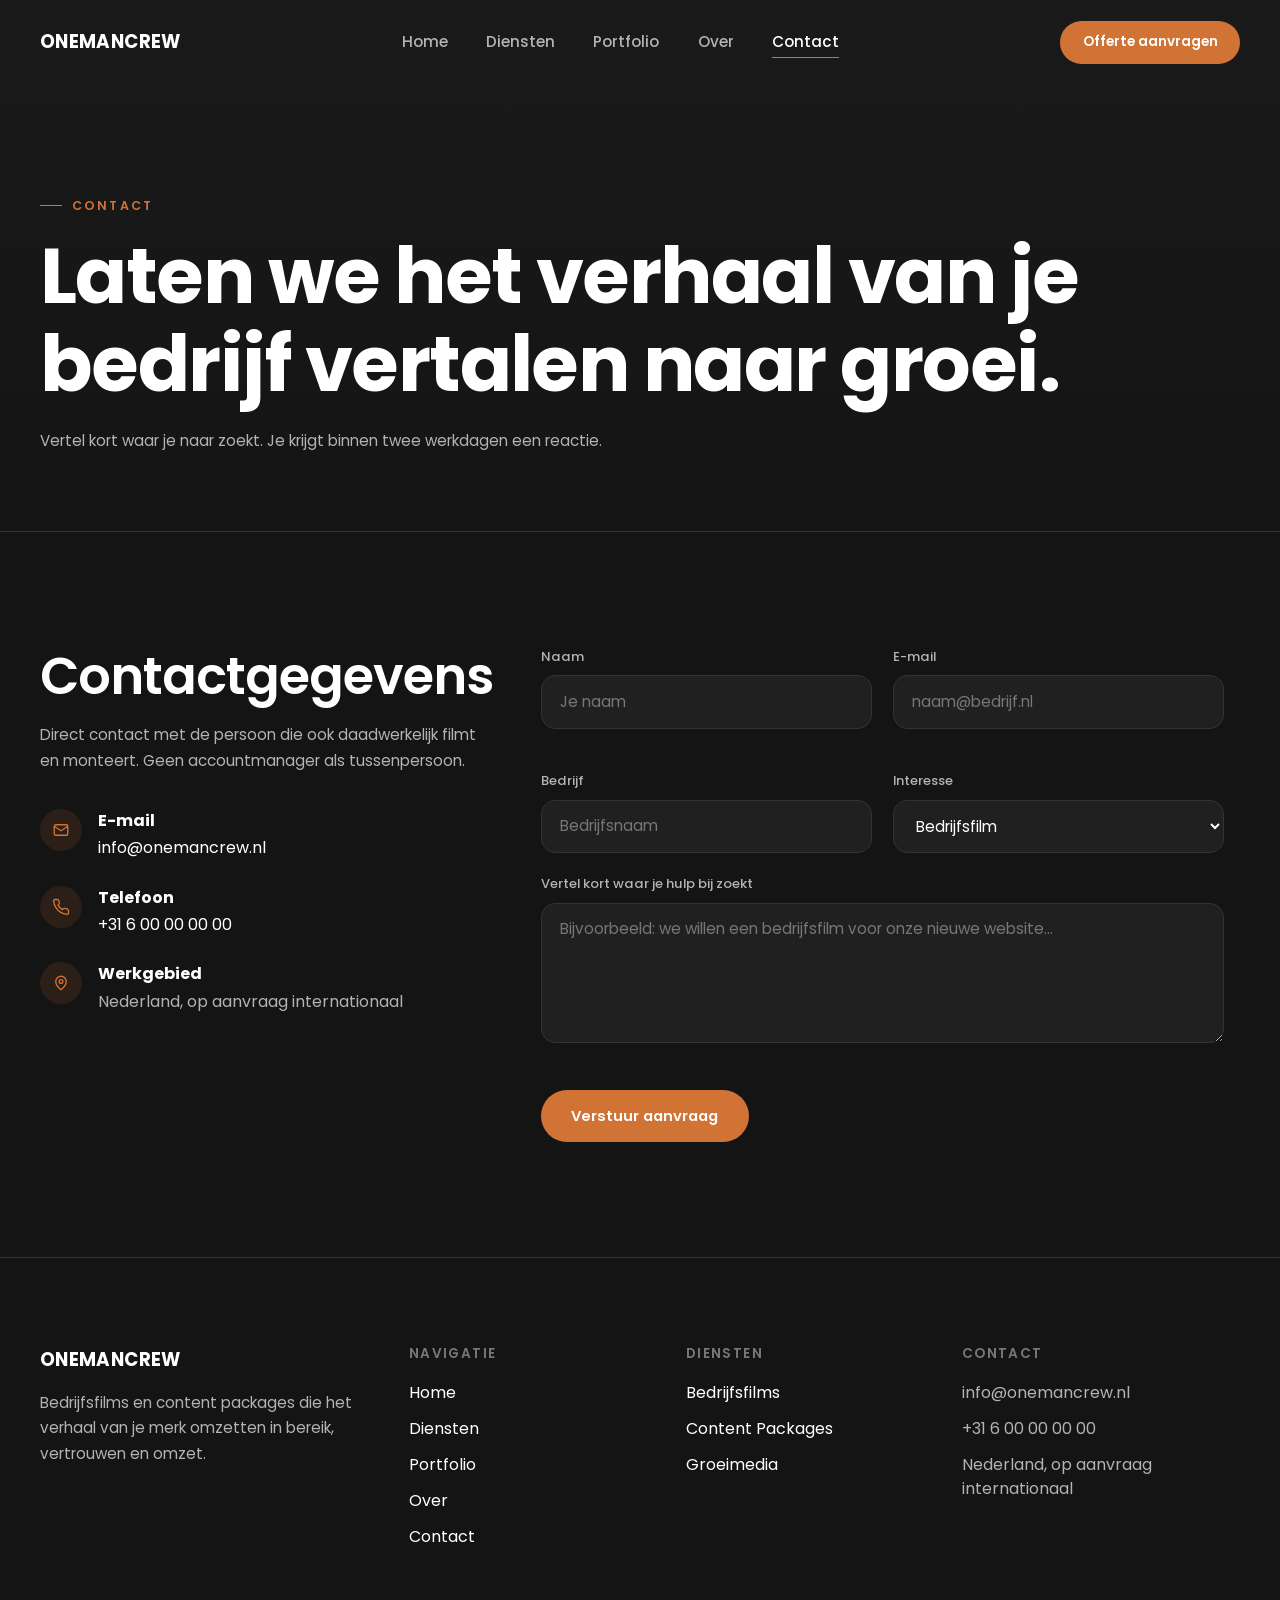
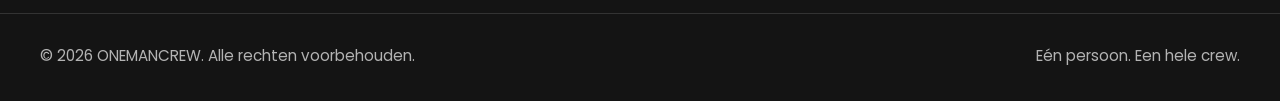
==== onemancrew/contact.html @ 839aa542 "V1" ====
<!DOCTYPE html>
<html lang="nl">
<head>
  <meta charset="UTF-8" />
  <meta name="viewport" content="width=device-width, initial-scale=1.0" />
  <title>Contact — ONEMANCREW</title>
  <meta name="description" content="Vraag een offerte aan bij ONEMANCREW voor een bedrijfsfilm, content package of groeimedia." />

  <meta property="og:title" content="Contact — ONEMANCREW" />
  <meta property="og:description" content="Plan een gesprek en ontdek wat video kan betekenen voor de groei van je bedrijf." />
  <meta property="og:type" content="website" />

  <link rel="icon" type="image/png" href="logo/logo.png" />

  <link rel="preconnect" href="https://fonts.googleapis.com" />
  <link rel="preconnect" href="https://fonts.gstatic.com" crossorigin />
  <link href="https://fonts.googleapis.com/css2?family=Poppins:wght@300;400;500;600;700&display=swap" rel="stylesheet" />

  <link rel="stylesheet" href="css/reset.css" />
  <link rel="stylesheet" href="css/variables.css" />
  <link rel="stylesheet" href="css/base.css" />
  <link rel="stylesheet" href="css/components.css" />
  <link rel="stylesheet" href="css/layout.css" />
  <link rel="stylesheet" href="css/animations.css" />
</head>
<body>

  <a class="sr-only" href="#main">Ga naar inhoud</a>

  <header class="site-header" id="siteHeader">
    <div class="container nav-inner">
      <a href="index.html" class="logo" aria-label="ONEMANCREW, terug naar home">
        <img src="logo/logo.png" alt="" onerror="this.style.display='none'" />
        ONEMANCREW
      </a>

      <nav class="main-nav" id="mainNav" aria-label="Hoofdnavigatie">
        <ul>
          <li><a href="index.html" data-nav>Home</a></li>
          <li><a href="diensten.html" data-nav>Diensten</a></li>
          <li><a href="portfolio.html" data-nav>Portfolio</a></li>
          <li><a href="over.html" data-nav>Over</a></li>
          <li><a href="contact.html" data-nav>Contact</a></li>
          <li class="nav-cta-mobile"><a href="contact.html" class="btn btn-accent btn-sm">Offerte aanvragen</a></li>
        </ul>
      </nav>

      <div class="nav-actions">
        <a href="contact.html" class="btn btn-accent btn-sm nav-cta">Offerte aanvragen</a>
        <button class="hamburger" id="hamburger" aria-label="Open menu" aria-expanded="false" aria-controls="mainNav">
          <span></span><span></span><span></span>
        </button>
      </div>
    </div>
  </header>

  <main id="main">

    <section class="page-hero">
      <div class="container">
        <p class="eyebrow reveal">Contact</p>
        <h1 class="reveal" data-reveal-delay="0.08">Laten we het verhaal van je bedrijf vertalen naar groei.</h1>
        <p class="reveal" data-reveal-delay="0.16">Vertel kort waar je naar zoekt. Je krijgt binnen twee werkdagen een reactie. <!-- TODO: reactietermijn controleren --></p>
      </div>
    </section>

    <section class="section">
      <div class="container">
        <div class="contact-layout">

          <div class="reveal reveal-left">
            <h2>Contactgegevens</h2>
            <p style="margin-top:1rem;">Direct contact met de persoon die ook daadwerkelijk filmt en monteert. Geen accountmanager als tussenpersoon.</p>

            <div class="contact-info-list">
              <div class="contact-info-item">
                <span class="icon"><svg viewBox="0 0 24 24" width="18" height="18" fill="none" stroke="currentColor" stroke-width="1.8"><path d="M3 7l9 6 9-6M5 5h14a2 2 0 0 1 2 2v10a2 2 0 0 1-2 2H5a2 2 0 0 1-2-2V7a2 2 0 0 1 2-2Z"/></svg></span>
                <div>
                  <strong style="color:var(--white); display:block; margin-bottom:0.2rem;">E-mail</strong>
                  <!-- TODO: vervangen door echt e-mailadres -->
                  <a href="mailto:info@onemancrew.nl">info@onemancrew.nl</a>
                </div>
              </div>

              <div class="contact-info-item">
                <span class="icon"><svg viewBox="0 0 24 24" width="18" height="18" fill="none" stroke="currentColor" stroke-width="1.8"><path d="M22 16.9v3a2 2 0 0 1-2.2 2 19.8 19.8 0 0 1-8.6-3.1 19.5 19.5 0 0 1-6-6 19.8 19.8 0 0 1-3.1-8.6A2 2 0 0 1 4.1 2h3a2 2 0 0 1 2 1.7c.1.9.3 1.8.6 2.7a2 2 0 0 1-.5 2.1L8 9.6a16 16 0 0 0 6 6l1.1-1.2a2 2 0 0 1 2.1-.5c.9.3 1.8.5 2.7.6a2 2 0 0 1 1.7 2Z"/></svg></span>
                <div>
                  <strong style="color:var(--white); display:block; margin-bottom:0.2rem;">Telefoon</strong>
                  <!-- TODO: vervangen door echt telefoonnummer -->
                  <a href="tel:+31600000000">+31 6 00 00 00 00</a>
                </div>
              </div>

              <div class="contact-info-item">
                <span class="icon"><svg viewBox="0 0 24 24" width="18" height="18" fill="none" stroke="currentColor" stroke-width="1.8"><path d="M12 21s-7-5.4-7-11a7 7 0 0 1 14 0c0 5.6-7 11-7 11Z"/><circle cx="12" cy="10" r="2.5"/></svg></span>
                <div>
                  <strong style="color:var(--white); display:block; margin-bottom:0.2rem;">Werkgebied</strong>
                  <span style="color:var(--grey-300);">Nederland, op aanvraag internationaal</span>
                </div>
              </div>
            </div>
          </div>

          <div class="reveal reveal-right">
            <form id="contactForm" novalidate>
              <div class="form-grid cols-2">
                <div class="field">
                  <label for="name">Naam</label>
                  <input type="text" id="name" name="name" placeholder="Je naam" autocomplete="name" />
                  <span class="field-error"></span>
                </div>
                <div class="field">
                  <label for="email">E-mail</label>
                  <input type="email" id="email" name="email" placeholder="naam@bedrijf.nl" autocomplete="email" />
                  <span class="field-error"></span>
                </div>
              </div>

              <div class="form-grid cols-2" style="margin-top:1.3rem;">
                <div class="field">
                  <label for="company">Bedrijf</label>
                  <input type="text" id="company" name="company" placeholder="Bedrijfsnaam" autocomplete="organization" />
                </div>
                <div class="field">
                  <label for="service">Interesse</label>
                  <select id="service" name="service">
                    <option value="bedrijfsfilm">Bedrijfsfilm</option>
                    <option value="content-package">Content Package</option>
                    <option value="groeimedia">Groeimedia</option>
                    <option value="anders">Anders / weet ik nog niet</option>
                  </select>
                </div>
              </div>

              <div class="field" style="margin-top:1.3rem;">
                <label for="message">Vertel kort waar je hulp bij zoekt</label>
                <textarea id="message" name="message" placeholder="Bijvoorbeeld: we willen een bedrijfsfilm voor onze nieuwe website..."></textarea>
                <span class="field-error"></span>
              </div>

              <button type="submit" class="btn btn-accent magnetic" style="margin-top:1.6rem;">Verstuur aanvraag</button>

              <div class="form-status" role="status" aria-live="polite"></div>
            </form>
          </div>

        </div>
      </div>
    </section>

  </main>

  <footer class="site-footer">
    <div class="container footer-grid">
      <div class="footer-brand reveal">
        <a href="index.html" class="logo">
          <img src="logo/logo.png" alt="" onerror="this.style.display='none'" />
          ONEMANCREW
        </a>
        <p>Bedrijfsfilms en content packages die het verhaal van je merk omzetten in bereik, vertrouwen en omzet.</p>
      </div>

      <div class="footer-col reveal" data-reveal-group="footer">
        <h4>Navigatie</h4>
        <ul>
          <li><a href="index.html">Home</a></li>
          <li><a href="diensten.html">Diensten</a></li>
          <li><a href="portfolio.html">Portfolio</a></li>
          <li><a href="over.html">Over</a></li>
          <li><a href="contact.html">Contact</a></li>
        </ul>
      </div>

      <div class="footer-col reveal" data-reveal-group="footer">
        <h4>Diensten</h4>
        <ul>
          <li><a href="diensten.html#bedrijfsfilms">Bedrijfsfilms</a></li>
          <li><a href="diensten.html#content-packages">Content Packages</a></li>
          <li><a href="diensten.html#groeimedia">Groeimedia</a></li>
        </ul>
      </div>

      <div class="footer-col reveal" data-reveal-group="footer">
        <h4>Contact</h4>
        <address>
          <!-- TODO: vervangen door echte contactgegevens -->
          <a href="mailto:info@onemancrew.nl">info@onemancrew.nl</a>
          <a href="tel:+31600000000">+31 6 00 00 00 00</a>
          <span>Nederland, op aanvraag internationaal</span>
        </address>
      </div>
    </div>

    <div class="container footer-bottom">
      <p>&copy; <span id="year"></span> ONEMANCREW. Alle rechten voorbehouden.</p>
      <p>Eén persoon. Een hele crew.</p>
    </div>
  </footer>

  <script src="js/reveal.js"></script>
  <script src="js/counters.js"></script>
  <script src="js/charts.js"></script>
  <script src="js/interactions.js"></script>
  <script src="js/main.js"></script>
</body>
</html>
---- onemancrew/css/variables.css ----
:root {
  /* achtergronden */
  --bg-900: #141414;
  --bg-800: #1a1a1a;
  --bg-700: #202020;
  --bg-600: #2a2a2a;
  --line: #333333;

  /* tekst */
  --white: #ffffff;
  --grey-300: #b3b3b3;
  --grey-500: #777777;

  /* accent */
  --accent: #d07335;
  --accent-bright: #e88c4d;
  --accent-dim: rgba(208, 115, 53, 0.12);

  /* vorm */
  --radius: 14px;
  --radius-lg: 22px;
  --maxw: 1280px;

  /* timing */
  --ease: cubic-bezier(0.16, 1, 0.3, 1);
  --fast: 0.2s;
  --med: 0.4s;
  --slow: 0.7s;
}
---- onemancrew/css/base.css ----
body {
  font-family: "Poppins", system-ui, sans-serif;
  background: var(--bg-900);
  color: var(--white);
  font-weight: 400;
  overflow-x: hidden;
}

h1,
h2,
h3,
h4 {
  font-weight: 600;
  letter-spacing: -0.02em;
  line-height: 1.15;
}

h1 {
  font-size: clamp(2.6rem, 6vw, 5.2rem);
  font-weight: 700;
}

h2 {
  font-size: clamp(2rem, 4vw, 3.4rem);
}

h3 {
  font-size: clamp(1.3rem, 2.2vw, 1.7rem);
}

p {
  color: var(--grey-300);
  font-size: clamp(0.95rem, 1.1vw, 1.05rem);
  line-height: 1.7;
}

.lead {
  font-size: clamp(1.1rem, 1.6vw, 1.35rem);
  color: var(--grey-300);
  line-height: 1.6;
}

.eyebrow {
  display: inline-flex;
  align-items: center;
  gap: 0.6rem;
  font-size: 0.78rem;
  font-weight: 600;
  letter-spacing: 0.18em;
  text-transform: uppercase;
  color: var(--accent);
}

.eyebrow::before {
  content: "";
  width: 22px;
  height: 1px;
  background: var(--accent);
  display: inline-block;
}

.container {
  width: 100%;
  max-width: var(--maxw);
  margin: 0 auto;
  padding: 0 1.5rem;
}

@media (min-width: 768px) {
  .container {
    padding: 0 2.5rem;
  }
}

section {
  position: relative;
}

::selection {
  background: var(--accent);
  color: var(--white);
}

a:focus-visible,
button:focus-visible,
input:focus-visible,
textarea:focus-visible {
  outline: 2px solid var(--accent-bright);
  outline-offset: 3px;
  border-radius: 4px;
}

.text-accent {
  color: var(--accent);
}

.sr-only {
  position: absolute;
  width: 1px;
  height: 1px;
  overflow: hidden;
  clip: rect(0 0 0 0);
  white-space: nowrap;
}
---- onemancrew/css/components.css ----
/* ===== Logo ===== */
.logo {
  display: flex;
  align-items: center;
  gap: 0.65rem;
  font-weight: 700;
  font-size: 1.15rem;
  letter-spacing: 0.02em;
  z-index: 110;
}

.logo img {
  height: 30px;
  width: auto;
}

/* ===== Nav links ===== */
.main-nav a {
  position: relative;
  font-size: 0.95rem;
  font-weight: 500;
  color: var(--grey-300);
  transition: color var(--fast) var(--ease);
}

.main-nav a::after {
  content: "";
  position: absolute;
  left: 0;
  bottom: -6px;
  width: 0;
  height: 1px;
  background: var(--accent);
  transition: width var(--fast) var(--ease);
}

.main-nav a:hover,
.main-nav a.is-active {
  color: var(--white);
}

.main-nav a:hover::after,
.main-nav a.is-active::after {
  width: 100%;
}

/* ===== Hamburger ===== */
.hamburger {
  display: flex;
  flex-direction: column;
  justify-content: center;
  gap: 5px;
  width: 30px;
  height: 30px;
  z-index: 110;
}

@media (min-width: 900px) {
  .hamburger {
    display: none;
  }
}

.hamburger span {
  display: block;
  height: 2px;
  width: 100%;
  background: var(--white);
  border-radius: 2px;
  transition: transform var(--fast) var(--ease), opacity var(--fast) var(--ease);
}

.hamburger.is-open span:nth-child(1) {
  transform: translateY(7px) rotate(45deg);
}

.hamburger.is-open span:nth-child(2) {
  opacity: 0;
}

.hamburger.is-open span:nth-child(3) {
  transform: translateY(-7px) rotate(-45deg);
}

/* ===== Buttons ===== */
.btn {
  position: relative;
  display: inline-flex;
  align-items: center;
  justify-content: center;
  gap: 0.6rem;
  padding: 0.95rem 1.9rem;
  font-size: 0.92rem;
  font-weight: 600;
  border-radius: 100px;
  white-space: nowrap;
  transition: transform var(--fast) var(--ease), box-shadow var(--fast) var(--ease), background var(--fast) var(--ease), color var(--fast) var(--ease), border-color var(--fast) var(--ease);
  isolation: isolate;
}

.btn-accent {
  background: var(--accent);
  color: var(--white);
  box-shadow: 0 0 0 0 var(--accent-dim);
}

.btn-accent:hover {
  background: var(--accent-bright);
  transform: translateY(-2px);
  box-shadow: 0 10px 30px -8px rgba(208, 115, 53, 0.55);
}

.btn-ghost {
  background: transparent;
  color: var(--white);
  border: 1px solid var(--line);
}

.btn-ghost:hover {
  border-color: var(--accent);
  background: var(--accent-dim);
  transform: translateY(-2px);
}

.btn-sm {
  padding: 0.7rem 1.4rem;
  font-size: 0.85rem;
}

.btn:active {
  transform: translateY(0) scale(0.97);
}

/* ===== Service / value cards ===== */
.card {
  position: relative;
  background: var(--bg-700);
  border: 1px solid var(--line);
  border-radius: var(--radius-lg);
  padding: clamp(1.8rem, 3vw, 2.4rem);
  transition: transform var(--med) var(--ease), border-color var(--med) var(--ease), background var(--med) var(--ease);
  overflow: hidden;
}

.card::before {
  content: "";
  position: absolute;
  inset: 0;
  background: radial-gradient(220px circle at var(--mx, 50%) var(--my, 0%), var(--accent-dim), transparent 70%);
  opacity: 0;
  transition: opacity var(--med) var(--ease);
  pointer-events: none;
}

.card:hover {
  border-color: var(--accent);
  transform: translateY(-6px);
}

.card:hover::before {
  opacity: 1;
}

.card-icon {
  width: 52px;
  height: 52px;
  border-radius: 50%;
  background: var(--accent-dim);
  display: flex;
  align-items: center;
  justify-content: center;
  margin-bottom: 1.6rem;
  color: var(--accent);
}

.card-icon svg {
  width: 24px;
  height: 24px;
}

.card h3 {
  margin-bottom: 0.8rem;
}

.card-link {
  display: inline-flex;
  align-items: center;
  gap: 0.5rem;
  margin-top: 1.4rem;
  font-size: 0.88rem;
  font-weight: 600;
  color: var(--accent);
}

.card-link svg {
  width: 16px;
  height: 16px;
  transition: transform var(--fast) var(--ease);
}

.card-link:hover svg {
  transform: translateX(4px);
}

/* ===== Stat counters ===== */
.stat {
  display: flex;
  flex-direction: column;
  gap: 0.3rem;
}

.stat-number {
  font-size: clamp(2.2rem, 4.5vw, 3.4rem);
  font-weight: 700;
  color: var(--white);
  letter-spacing: -0.02em;
  display: inline-flex;
  align-items: baseline;
  gap: 0.15rem;
}

.stat-number .unit {
  font-size: 0.45em;
  color: var(--accent);
  font-weight: 600;
}

.stat-label {
  font-size: 0.85rem;
  color: var(--grey-500);
  letter-spacing: 0.02em;
}

/* ===== Chart ===== */
.chart-line-path {
  fill: none;
  stroke: var(--accent);
  stroke-width: 3;
  stroke-linecap: round;
  stroke-linejoin: round;
  stroke-dasharray: 1000;
  stroke-dashoffset: 1000;
  transition: stroke-dashoffset 1.6s var(--ease);
}

.chart-area-path {
  fill: url(#chartGradient);
  opacity: 0;
  transition: opacity 1s var(--ease) 0.4s;
}

.chart-point {
  fill: var(--bg-900);
  stroke: var(--accent);
  stroke-width: 2.5;
  opacity: 0;
  transform-origin: center;
  transition: opacity var(--fast) var(--ease), transform var(--fast) var(--ease);
}

.is-charted .chart-line-path {
  stroke-dashoffset: 0;
}

.is-charted .chart-area-path {
  opacity: 1;
}

.is-charted .chart-point {
  opacity: 1;
}

.chart-grid-line {
  stroke: var(--line);
  stroke-width: 1;
}

.chart-bar {
  fill: var(--bg-600);
  transition: fill var(--fast) var(--ease);
}

.chart-bar-fill {
  fill: var(--accent);
  transform: scaleY(0);
  transform-box: fill-box;
  transform-origin: bottom;
  transition: transform 1s var(--ease);
}

.is-charted .chart-bar-fill {
  transform: scaleY(1);
}

.chart-axis-label {
  fill: var(--grey-500);
  font-size: 11px;
  font-family: "Poppins", sans-serif;
}

.chart-legend {
  display: flex;
  gap: 1.4rem;
  flex-wrap: wrap;
}

.chart-legend span {
  display: inline-flex;
  align-items: center;
  gap: 0.5rem;
  font-size: 0.8rem;
  color: var(--grey-500);
}

.chart-legend .dot {
  width: 8px;
  height: 8px;
  border-radius: 50%;
  background: var(--accent);
}

/* ===== Tags / filter pills ===== */
.tag {
  display: inline-flex;
  align-items: center;
  padding: 0.55rem 1.2rem;
  border-radius: 100px;
  border: 1px solid var(--line);
  font-size: 0.82rem;
  font-weight: 500;
  color: var(--grey-300);
  background: var(--bg-700);
  transition: border-color var(--fast) var(--ease), color var(--fast) var(--ease), background var(--fast) var(--ease);
}

.tag:hover,
.tag.is-active {
  border-color: var(--accent);
  color: var(--white);
  background: var(--accent-dim);
}

/* ===== Portfolio cards ===== */
.portfolio-card {
  position: relative;
  border-radius: var(--radius-lg);
  overflow: hidden;
  border: 1px solid var(--line);
  aspect-ratio: 4/5;
  cursor: pointer;
  perspective: 800px;
}

.portfolio-card img {
  width: 100%;
  height: 100%;
  object-fit: cover;
  transition: transform 0.6s var(--ease);
}

.portfolio-card-overlay {
  position: absolute;
  inset: 0;
  background: linear-gradient(180deg, rgba(20, 20, 20, 0) 30%, rgba(20, 20, 20, 0.92) 100%);
  display: flex;
  flex-direction: column;
  justify-content: flex-end;
  padding: 1.6rem;
  transition: background var(--med) var(--ease);
}

.portfolio-card-tag {
  font-size: 0.74rem;
  text-transform: uppercase;
  letter-spacing: 0.12em;
  color: var(--accent);
  margin-bottom: 0.4rem;
}

.portfolio-card:hover img {
  transform: scale(1.08);
}

.play-btn {
  position: absolute;
  top: 50%;
  left: 50%;
  width: 60px;
  height: 60px;
  transform: translate(-50%, -50%) scale(0.85);
  border-radius: 50%;
  background: rgba(20, 20, 20, 0.55);
  border: 1px solid rgba(255, 255, 255, 0.3);
  display: flex;
  align-items: center;
  justify-content: center;
  opacity: 0;
  transition: opacity var(--fast) var(--ease), transform var(--fast) var(--ease), background var(--fast) var(--ease);
  backdrop-filter: blur(4px);
}

.play-btn svg {
  width: 20px;
  height: 20px;
  fill: var(--white);
  margin-left: 2px;
}

.portfolio-card:hover .play-btn {
  opacity: 1;
  transform: translate(-50%, -50%) scale(1);
}

.portfolio-card:hover .play-btn:hover {
  background: var(--accent);
}

/* ===== Lightbox modal ===== */
.lightbox {
  position: fixed;
  inset: 0;
  z-index: 200;
  display: flex;
  align-items: center;
  justify-content: center;
  background: rgba(10, 10, 10, 0.92);
  opacity: 0;
  visibility: hidden;
  transition: opacity var(--med) var(--ease), visibility var(--med);
  padding: 1.5rem;
}

.lightbox.is-open {
  opacity: 1;
  visibility: visible;
}

.lightbox-inner {
  position: relative;
  width: 100%;
  max-width: 960px;
  aspect-ratio: 16/9;
  background: var(--bg-800);
  border-radius: var(--radius);
  overflow: hidden;
  border: 1px solid var(--line);
  transform: scale(0.94);
  transition: transform var(--med) var(--ease);
}

.lightbox.is-open .lightbox-inner {
  transform: scale(1);
}

.lightbox-inner video {
  width: 100%;
  height: 100%;
  object-fit: cover;
}

.lightbox-close {
  position: absolute;
  top: -3.2rem;
  right: 0;
  width: 40px;
  height: 40px;
  border-radius: 50%;
  border: 1px solid var(--line);
  display: flex;
  align-items: center;
  justify-content: center;
  color: var(--white);
  transition: border-color var(--fast) var(--ease), background var(--fast) var(--ease);
}

.lightbox-close:hover {
  border-color: var(--accent);
  background: var(--accent-dim);
}

/* ===== Forms ===== */
.form-grid {
  display: grid;
  gap: 1.3rem;
  grid-template-columns: 1fr;
}

@media (min-width: 560px) {
  .form-grid.cols-2 {
    grid-template-columns: 1fr 1fr;
  }
}

.field {
  display: flex;
  flex-direction: column;
  gap: 0.55rem;
}

.field label {
  font-size: 0.82rem;
  font-weight: 500;
  color: var(--grey-300);
}

.field input,
.field textarea,
.field select {
  background: var(--bg-700);
  border: 1px solid var(--line);
  border-radius: var(--radius);
  padding: 0.9rem 1.1rem;
  color: var(--white);
  font-size: 0.95rem;
  transition: border-color var(--fast) var(--ease), background var(--fast) var(--ease);
}

.field input::placeholder,
.field textarea::placeholder {
  color: var(--grey-500);
}

.field input:focus,
.field textarea:focus,
.field select:focus {
  border-color: var(--accent);
  background: var(--bg-600);
  outline: none;
}

.field textarea {
  resize: vertical;
  min-height: 140px;
}

.field.has-error input,
.field.has-error textarea {
  border-color: #c75a5a;
}

.field-error {
  font-size: 0.78rem;
  color: #e08585;
  min-height: 1em;
}

.form-status {
  margin-top: 1rem;
  font-size: 0.9rem;
  padding: 1rem 1.2rem;
  border-radius: var(--radius);
  display: none;
}

.form-status.is-success {
  display: block;
  background: rgba(120, 180, 130, 0.12);
  border: 1px solid rgba(120, 180, 130, 0.35);
  color: #9ed4a5;
}

.form-status.is-error {
  display: block;
  background: rgba(224, 133, 133, 0.12);
  border: 1px solid rgba(224, 133, 133, 0.35);
  color: #e08585;
}

.contact-info-item {
  display: flex;
  gap: 1rem;
  align-items: flex-start;
}

.contact-info-item .icon {
  width: 42px;
  height: 42px;
  flex-shrink: 0;
  border-radius: 50%;
  background: var(--accent-dim);
  color: var(--accent);
  display: flex;
  align-items: center;
  justify-content: center;
}

.contact-info-item .icon svg {
  width: 18px;
  height: 18px;
}

/* ===== Gear chip ===== */
.gear-chip {
  background: var(--bg-700);
  border: 1px solid var(--line);
  border-radius: var(--radius);
  padding: 1.1rem 1.2rem;
  font-size: 0.88rem;
  font-weight: 500;
  color: var(--grey-300);
  transition: border-color var(--fast) var(--ease), transform var(--fast) var(--ease);
}

.gear-chip:hover {
  border-color: var(--accent);
  transform: translateY(-3px);
}

/* ===== Magnetic wrapper ===== */
.magnetic {
  display: inline-block;
}

/* ===== Testimonial slider ===== */
.testimonial-slider {
  max-width: 760px;
  margin: 0 auto;
}

.testimonial-track {
  position: relative;
  min-height: clamp(300px, 42vw, 340px);
}

.testimonial-card {
  position: absolute;
  inset: 0;
  display: flex;
  flex-direction: column;
  align-items: center;
  text-align: center;
  padding: clamp(2rem, 4vw, 2.8rem);
  background: var(--bg-700);
  border: 1px solid var(--line);
  border-radius: var(--radius-lg);
  opacity: 0;
  visibility: hidden;
  transform: translateX(24px) scale(0.98);
  transition: opacity 0.55s var(--ease), transform 0.55s var(--ease), visibility 0.55s;
  pointer-events: none;
}

.testimonial-card.is-active {
  opacity: 1;
  visibility: visible;
  transform: translateX(0) scale(1);
  pointer-events: auto;
  position: relative;
}

.testimonial-card.is-leaving {
  transform: translateX(-24px) scale(0.98);
}

.testimonial-quote {
  width: 30px;
  height: 30px;
  color: var(--accent);
  margin-bottom: 1.2rem;
}

.testimonial-text {
  font-size: clamp(1.05rem, 1.6vw, 1.3rem);
  color: var(--white);
  line-height: 1.6;
  font-weight: 500;
  max-width: 560px;
}

.testimonial-author {
  display: flex;
  align-items: center;
  gap: 0.9rem;
  margin-top: 1.8rem;
}

.testimonial-avatar {
  width: 46px;
  height: 46px;
  border-radius: 50%;
  object-fit: cover;
  background: var(--bg-600);
  border: 1px solid var(--line);
}

.testimonial-author div {
  text-align: left;
  display: flex;
  flex-direction: column;
}

.testimonial-author strong {
  color: var(--white);
  font-size: 0.92rem;
}

.testimonial-author span {
  color: var(--grey-500);
  font-size: 0.82rem;
}

.testimonial-controls {
  display: flex;
  align-items: center;
  justify-content: center;
  gap: 1.4rem;
  margin-top: 2rem;
}

.testimonial-arrow {
  width: 42px;
  height: 42px;
  border-radius: 50%;
  border: 1px solid var(--line);
  display: flex;
  align-items: center;
  justify-content: center;
  color: var(--white);
  transition: border-color var(--fast) var(--ease), background var(--fast) var(--ease), transform var(--fast) var(--ease);
}

.testimonial-arrow svg {
  width: 18px;
  height: 18px;
}

.testimonial-arrow:hover {
  border-color: var(--accent);
  background: var(--accent-dim);
  transform: translateY(-2px);
}

.testimonial-dots {
  display: flex;
  align-items: center;
  gap: 0.6rem;
}

.testimonial-dot {
  width: 9px;
  height: 9px;
  border-radius: 50%;
  background: var(--line);
  transition: background var(--fast) var(--ease), transform var(--fast) var(--ease);
  position: relative;
  overflow: hidden;
}

.testimonial-dot.is-active {
  background: var(--accent);
  transform: scale(1.2);
}

.testimonial-dot.is-active::after {
  content: "";
  position: absolute;
  inset: 0;
  background: var(--accent-bright);
  transform-origin: left;
  animation: testimonial-progress var(--autoplay-duration, 6s) linear;
}

@keyframes testimonial-progress {
  from {
    transform: scaleX(0);
  }
  to {
    transform: scaleX(1);
  }
}
---- onemancrew/css/layout.css ----
/* ===== Header ===== */
.site-header {
  position: fixed;
  top: 0;
  left: 0;
  right: 0;
  z-index: 100;
  padding: 1.3rem 0;
  background: transparent;
  border-bottom: 1px solid transparent;
  transition: background var(--med) var(--ease), border-color var(--med) var(--ease), padding var(--med) var(--ease), backdrop-filter var(--med) var(--ease);
}

.site-header.is-scrolled {
  padding: 0.85rem 0;
  background: rgba(20, 20, 20, 0.78);
  border-bottom: 1px solid var(--line);
  backdrop-filter: blur(14px);
  -webkit-backdrop-filter: blur(14px);
}

.nav-inner {
  display: flex;
  align-items: center;
  justify-content: space-between;
  gap: 1.5rem;
}

.main-nav {
  display: none;
}

.nav-cta-mobile {
  display: none;
}

@media (min-width: 900px) {
  .main-nav {
    display: block;
  }
  .main-nav ul {
    display: flex;
    align-items: center;
    gap: 2.4rem;
  }
}

.nav-actions {
  display: flex;
  align-items: center;
  gap: 1.2rem;
}

.nav-cta {
  display: none;
}

@media (min-width: 900px) {
  .nav-cta {
    display: inline-flex;
  }
}

/* mobile nav panel */
@media (max-width: 899px) {
  .main-nav {
    display: block;
    position: fixed;
    inset: 0;
    top: 0;
    background: var(--bg-900);
    display: flex;
    align-items: center;
    justify-content: center;
    opacity: 0;
    visibility: hidden;
    transform: translateY(-12px);
    transition: opacity var(--med) var(--ease), transform var(--med) var(--ease), visibility var(--med);
    z-index: 90;
  }
  .main-nav.is-open {
    opacity: 1;
    visibility: visible;
    transform: translateY(0);
  }
  .main-nav ul {
    display: flex;
    flex-direction: column;
    gap: 2rem;
    text-align: center;
  }
  .main-nav a {
    font-size: 1.6rem;
    font-weight: 500;
  }
  .nav-cta-mobile {
    display: block;
    margin-top: 1rem;
  }
}

/* ===== Hero ===== */
.hero {
  position: relative;
  min-height: 100vh;
  display: flex;
  align-items: center;
  overflow: hidden;
  background: var(--bg-900);
}

.hero-media {
  position: absolute;
  inset: 0;
  z-index: 0;
  overflow: hidden;
}

.hero-media video,
.hero-media img {
  width: 100%;
  height: 100%;
  object-fit: cover;
  transform: scale(1.05);
  will-change: transform;
}

.hero-overlay {
  position: absolute;
  inset: 0;
  background: linear-gradient(180deg, rgba(20, 20, 20, 0.55) 0%, rgba(20, 20, 20, 0.65) 45%, rgba(20, 20, 20, 0.95) 100%);
  z-index: 1;
}

.hero-content {
  position: relative;
  z-index: 2;
  padding-top: 6rem;
  max-width: 900px;
}

.hero-actions {
  display: flex;
  flex-wrap: wrap;
  gap: 1rem;
  margin-top: 2.4rem;
}

.scroll-indicator {
  position: absolute;
  bottom: 2.2rem;
  left: 50%;
  transform: translateX(-50%);
  z-index: 2;
  display: flex;
  flex-direction: column;
  align-items: center;
  gap: 0.6rem;
  color: var(--grey-500);
  font-size: 0.72rem;
  letter-spacing: 0.16em;
  text-transform: uppercase;
}

.scroll-indicator .line {
  width: 1px;
  height: 38px;
  background: linear-gradient(180deg, var(--accent) 0%, transparent 100%);
  position: relative;
  overflow: hidden;
}

/* ===== Generic sections ===== */
.section {
  padding: clamp(4.5rem, 9vw, 8rem) 0;
}

.section-head {
  max-width: 720px;
  margin-bottom: clamp(2.5rem, 5vw, 4rem);
}

.section-head.center {
  margin-left: auto;
  margin-right: auto;
  text-align: center;
}

.section-head h2 {
  margin-top: 0.9rem;
}

.section-foot {
  margin-top: clamp(2rem, 4vw, 3.5rem);
  display: flex;
  justify-content: center;
}

/* ===== Grids ===== */
.services-grid {
  display: grid;
  gap: 1.5rem;
  grid-template-columns: 1fr;
}

@media (min-width: 720px) {
  .services-grid {
    grid-template-columns: repeat(3, 1fr);
  }
}

.stats-section {
  background: var(--bg-800);
  border-top: 1px solid var(--line);
  border-bottom: 1px solid var(--line);
}

.stats-layout {
  display: grid;
  gap: clamp(2.5rem, 6vw, 4rem);
  grid-template-columns: 1fr;
  align-items: center;
}

@media (min-width: 980px) {
  .stats-layout {
    grid-template-columns: 0.85fr 1fr;
  }
}

.stats-grid {
  display: grid;
  grid-template-columns: repeat(2, 1fr);
  gap: 2rem;
  margin-top: 2.5rem;
}

@media (min-width: 560px) {
  .stats-grid {
    grid-template-columns: repeat(2, 1fr);
  }
}

.chart-card {
  background: var(--bg-700);
  border: 1px solid var(--line);
  border-radius: var(--radius-lg);
  padding: clamp(1.5rem, 3vw, 2.4rem);
}

.chart-card-head {
  display: flex;
  justify-content: space-between;
  align-items: flex-end;
  margin-bottom: 1.5rem;
  flex-wrap: wrap;
  gap: 0.5rem;
}

.portfolio-grid {
  display: grid;
  gap: 1.5rem;
  grid-template-columns: 1fr;
}

@media (min-width: 640px) {
  .portfolio-grid {
    grid-template-columns: repeat(2, 1fr);
  }
}

@media (min-width: 1100px) {
  .portfolio-grid {
    grid-template-columns: repeat(3, 1fr);
  }
}

/* ===== Timeline / Process ===== */
.timeline {
  position: relative;
  margin-top: 2rem;
}

.timeline-track {
  position: absolute;
  left: 19px;
  top: 0;
  bottom: 0;
  width: 2px;
  background: var(--line);
}

@media (min-width: 880px) {
  .timeline-track {
    left: 0;
    right: 0;
    top: 19px;
    bottom: auto;
    height: 2px;
    width: auto;
  }
}

.timeline-fill {
  position: absolute;
  left: 0;
  top: 0;
  width: 2px;
  height: 0%;
  background: var(--accent);
  transition: height 0.15s linear;
}

@media (min-width: 880px) {
  .timeline-fill {
    width: 0%;
    height: 2px;
    transition: width 0.15s linear;
  }
}

.timeline-steps {
  display: flex;
  flex-direction: column;
  gap: 2.5rem;
  position: relative;
}

@media (min-width: 880px) {
  .timeline-steps {
    flex-direction: row;
    gap: 1rem;
  }
}

.timeline-step {
  position: relative;
  padding-left: 3.2rem;
}

@media (min-width: 880px) {
  .timeline-step {
    flex: 1;
    padding-left: 0;
    padding-top: 3.2rem;
  }
}

.timeline-dot {
  position: absolute;
  left: 11px;
  top: 0;
  width: 18px;
  height: 18px;
  border-radius: 50%;
  background: var(--bg-700);
  border: 2px solid var(--line);
  transition: background var(--fast) var(--ease), border-color var(--fast) var(--ease), box-shadow var(--fast) var(--ease);
}

@media (min-width: 880px) {
  .timeline-dot {
    left: 0;
    top: 10px;
  }
}

.timeline-step.is-active .timeline-dot {
  background: var(--accent);
  border-color: var(--accent);
  box-shadow: 0 0 0 6px var(--accent-dim);
}

/* ===== Logo strip ===== */
.logos-section {
  padding: clamp(3rem, 6vw, 5rem) 0;
}

.logos-grid {
  display: flex;
  flex-wrap: wrap;
  align-items: center;
  justify-content: center;
  gap: clamp(1.6rem, 4vw, 3.5rem);
}

.logo-item {
  font-weight: 600;
  font-size: 1.15rem;
  color: var(--grey-500);
  letter-spacing: 0.04em;
  white-space: nowrap;
  transition: color var(--fast) var(--ease);
}

.logo-item:hover {
  color: var(--white);
}

/* ===== CTA section ===== */
.cta-section {
  position: relative;
  text-align: center;
  padding: clamp(5rem, 10vw, 9rem) 0;
  overflow: hidden;
  background: radial-gradient(ellipse 70% 60% at 50% 0%, var(--accent-dim), transparent 70%), var(--bg-800);
  border-top: 1px solid var(--line);
}

.cta-section h2 {
  max-width: 760px;
  margin: 0 auto;
}

.cta-actions {
  margin-top: 2.4rem;
  display: flex;
  justify-content: center;
  gap: 1rem;
  flex-wrap: wrap;
}

/* ===== Footer ===== */
.site-footer {
  background: var(--bg-900);
  border-top: 1px solid var(--line);
  padding: clamp(3.5rem, 7vw, 5.5rem) 0 2rem;
}

.footer-grid {
  display: grid;
  gap: 2.8rem;
  grid-template-columns: 1fr;
}

@media (min-width: 720px) {
  .footer-grid {
    grid-template-columns: 1.4fr 1fr 1fr 1.2fr;
  }
}

.footer-brand p {
  margin-top: 1rem;
  max-width: 320px;
}

.footer-col h4 {
  font-size: 0.85rem;
  letter-spacing: 0.1em;
  text-transform: uppercase;
  color: var(--grey-500);
  margin-bottom: 1.2rem;
}

.footer-col ul {
  display: flex;
  flex-direction: column;
  gap: 0.75rem;
}

.footer-col address {
  font-style: normal;
  color: var(--grey-300);
  display: flex;
  flex-direction: column;
  gap: 0.75rem;
}

.footer-bottom {
  margin-top: clamp(2.5rem, 5vw, 4rem);
  padding-top: 1.8rem;
  border-top: 1px solid var(--line);
  display: flex;
  flex-wrap: wrap;
  gap: 1rem;
  justify-content: space-between;
  font-size: 0.85rem;
  color: var(--grey-500);
}

/* ===== Page hero (sub pages) ===== */
.page-hero {
  padding: clamp(8rem, 14vw, 11rem) 0 clamp(3rem, 6vw, 5rem);
  background: linear-gradient(180deg, var(--bg-800), var(--bg-900));
  border-bottom: 1px solid var(--line);
}

.page-hero .eyebrow {
  margin-bottom: 1rem;
}

.page-hero p {
  max-width: 640px;
  margin-top: 1.2rem;
}

/* ===== Service detail blocks ===== */
.service-detail {
  display: grid;
  gap: 2.5rem;
  grid-template-columns: 1fr;
  padding: clamp(3rem, 6vw, 5rem) 0;
  border-bottom: 1px solid var(--line);
}

@media (min-width: 900px) {
  .service-detail {
    grid-template-columns: 0.9fr 1.1fr;
    align-items: start;
  }
}

.service-detail:last-of-type {
  border-bottom: none;
}

.service-detail-number {
  font-size: 3.5rem;
  font-weight: 700;
  color: transparent;
  -webkit-text-stroke: 1px var(--line);
  line-height: 1;
}

.service-detail-list {
  display: flex;
  flex-direction: column;
  gap: 0.9rem;
  margin-top: 1.6rem;
}

/* ===== Filter bar ===== */
.filter-bar {
  display: flex;
  flex-wrap: wrap;
  gap: 0.75rem;
  margin-bottom: 2.5rem;
}

/* ===== Contact layout ===== */
.contact-layout {
  display: grid;
  gap: 3rem;
  grid-template-columns: 1fr;
}

@media (min-width: 960px) {
  .contact-layout {
    grid-template-columns: 0.9fr 1.1fr;
  }
}

.contact-info-list {
  display: flex;
  flex-direction: column;
  gap: 1.6rem;
  margin-top: 2.2rem;
}

/* ===== Over page ===== */
.about-layout {
  display: grid;
  gap: 3rem;
  grid-template-columns: 1fr;
  align-items: start;
}

@media (min-width: 940px) {
  .about-layout {
    grid-template-columns: 1fr 1fr;
  }
}

.about-portrait {
  position: relative;
  border-radius: var(--radius-lg);
  overflow: hidden;
  border: 1px solid var(--line);
  aspect-ratio: 4/5;
}

.gear-grid {
  display: grid;
  gap: 1.2rem;
  grid-template-columns: repeat(2, 1fr);
  margin-top: 2rem;
}

@media (min-width: 640px) {
  .gear-grid {
    grid-template-columns: repeat(3, 1fr);
  }
}
---- onemancrew/css/animations.css ----
@keyframes pulse-glow {
  0%,
  100% {
    box-shadow: 0 0 0 0 var(--accent-dim);
  }
  50% {
    box-shadow: 0 0 0 10px transparent;
  }
}

@keyframes float-y {
  0%,
  100% {
    transform: translateY(0);
  }
  50% {
    transform: translateY(-8px);
  }
}

@keyframes spin-slow {
  to {
    transform: rotate(360deg);
  }
}

/* ===== Scroll reveal base states ===== */
.reveal {
  opacity: 0;
  transform: translateY(28px);
  transition: opacity 0.8s var(--ease), transform 0.8s var(--ease);
  transition-delay: var(--delay, 0s);
  will-change: opacity, transform;
}

.reveal.is-visible {
  opacity: 1;
  transform: translateY(0);
}

.reveal-left {
  transform: translateX(-32px);
}

.reveal-left.is-visible {
  transform: translateX(0);
}

.reveal-right {
  transform: translateX(32px);
}

.reveal-right.is-visible {
  transform: translateX(0);
}

.reveal-scale {
  transform: scale(0.92);
}

.reveal-scale.is-visible {
  transform: scale(1);
}

.scroll-indicator .line span {
  position: absolute;
  top: -100%;
  left: 0;
  width: 100%;
  height: 100%;
  background: var(--accent-bright);
  animation: scroll-line-drop 2.2s var(--ease) infinite;
}

@keyframes scroll-line-drop {
  0% {
    top: -100%;
  }
  60% {
    top: 100%;
  }
  100% {
    top: 100%;
  }
}

@media (prefers-reduced-motion: reduce) {
  .reveal {
    opacity: 1;
    transform: none;
    transition: none;
  }
  .testimonial-track,
  .scroll-indicator .line span {
    animation: none !important;
  }
  .hero-media video,
  .hero-media img {
    transform: none !important;
  }
}
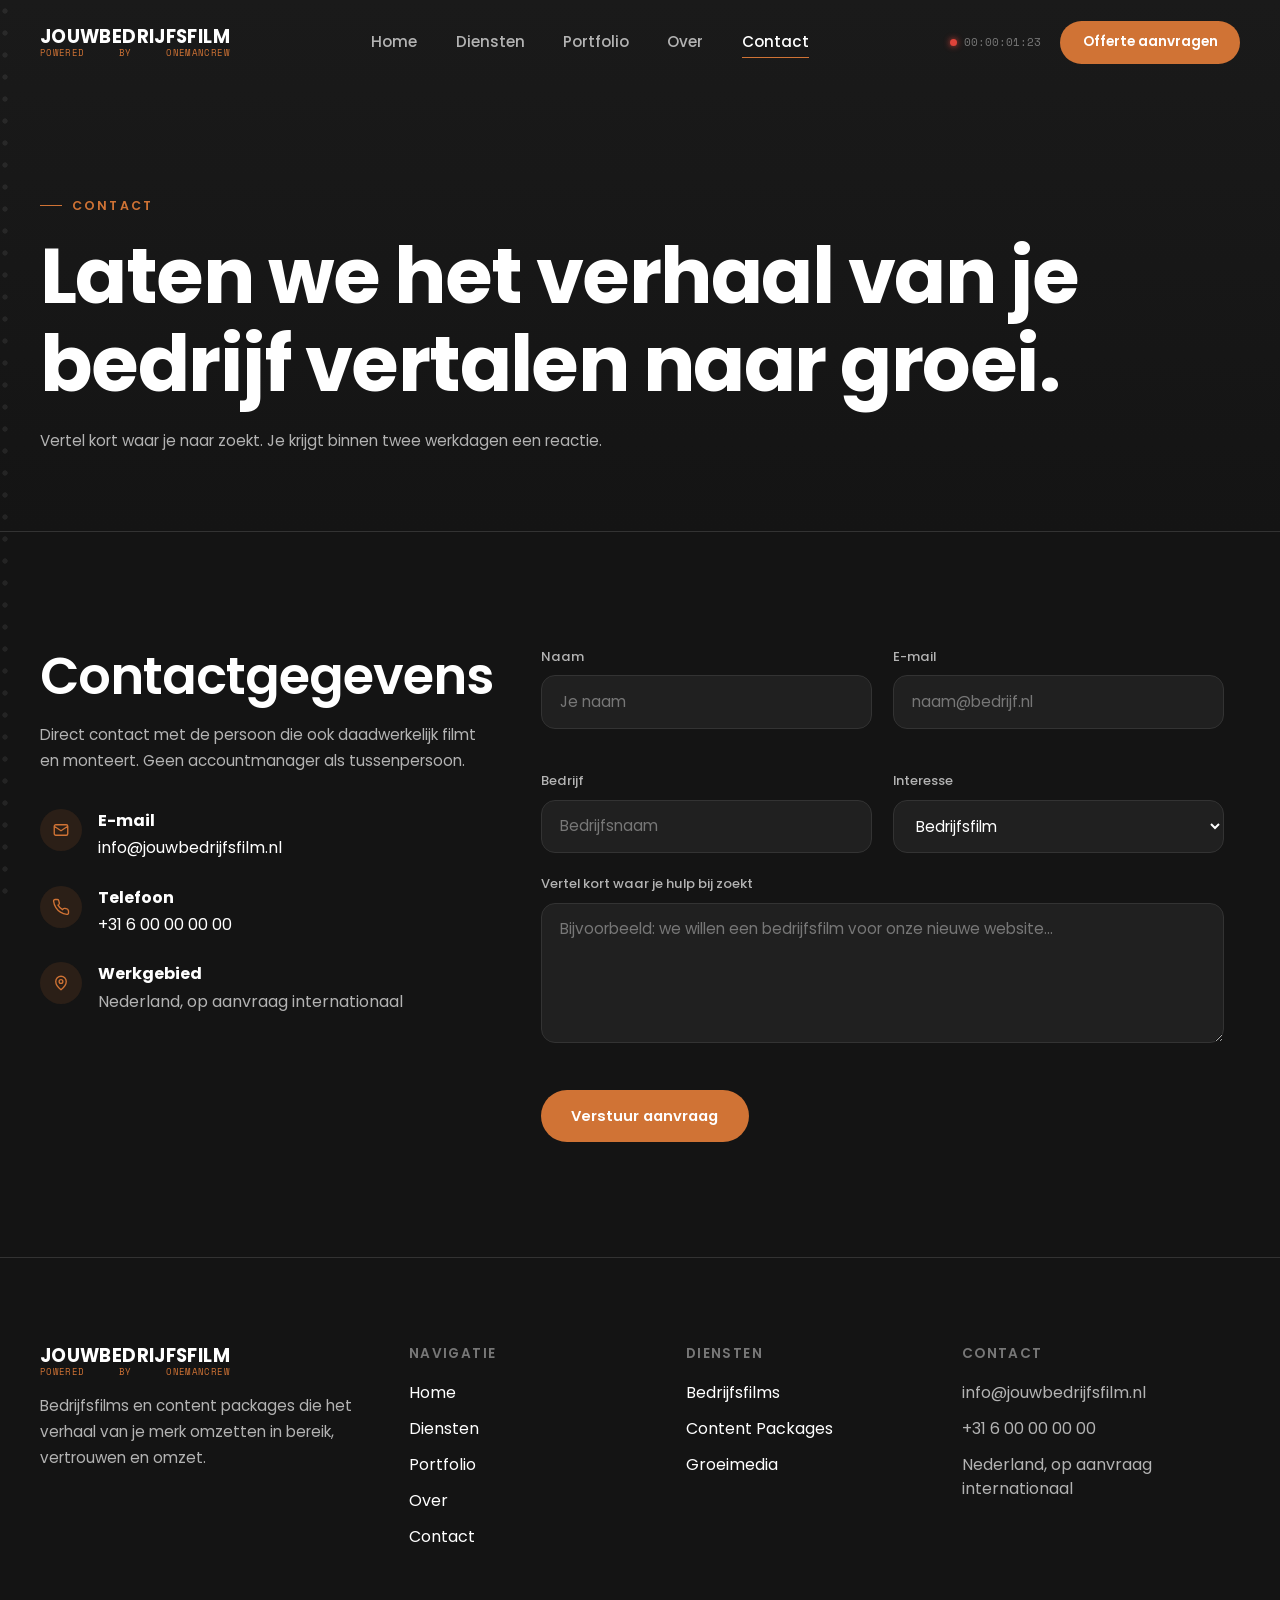
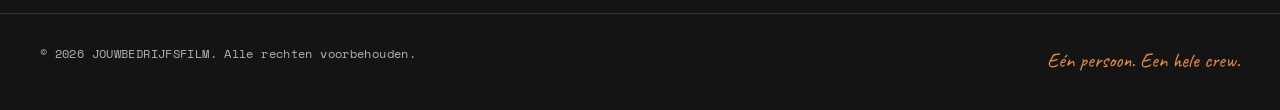
==== commit a0dabf7f: "Rebrand naar JOUWBEDRIJFSFILM en geef site een filmset-identiteit Donkere REC-timecode in de nav, he" ====
--- a/onemancrew/contact.html
+++ b/onemancrew/contact.html
@@ -3,10 +3,10 @@
 <head>
   <meta charset="UTF-8" />
   <meta name="viewport" content="width=device-width, initial-scale=1.0" />
-  <title>Contact — ONEMANCREW</title>
-  <meta name="description" content="Vraag een offerte aan bij ONEMANCREW voor een bedrijfsfilm, content package of groeimedia." />
-
-  <meta property="og:title" content="Contact — ONEMANCREW" />
+  <title>Contact — JOUWBEDRIJFSFILM</title>
+  <meta name="description" content="Vraag een offerte aan bij JOUWBEDRIJFSFILM voor een bedrijfsfilm, content package of groeimedia." />
+
+  <meta property="og:title" content="Contact — JOUWBEDRIJFSFILM" />
   <meta property="og:description" content="Plan een gesprek en ontdek wat video kan betekenen voor de groei van je bedrijf." />
   <meta property="og:type" content="website" />
 
@@ -14,7 +14,7 @@
 
   <link rel="preconnect" href="https://fonts.googleapis.com" />
   <link rel="preconnect" href="https://fonts.gstatic.com" crossorigin />
-  <link href="https://fonts.googleapis.com/css2?family=Poppins:wght@300;400;500;600;700&display=swap" rel="stylesheet" />
+  <link href="https://fonts.googleapis.com/css2?family=Poppins:wght@300;400;500;600;700&family=Fraunces:ital,opsz,wght@0,9..144,500;0,9..144,600;1,9..144,500&family=Space+Mono:wght@400;700&family=Caveat:wght@500;600&display=swap" rel="stylesheet" />
 
   <link rel="stylesheet" href="css/reset.css" />
   <link rel="stylesheet" href="css/variables.css" />
@@ -29,9 +29,9 @@
 
   <header class="site-header" id="siteHeader">
     <div class="container nav-inner">
-      <a href="index.html" class="logo" aria-label="ONEMANCREW, terug naar home">
+      <a href="index.html" class="logo" aria-label="JOUWBEDRIJFSFILM, terug naar home">
         <img src="logo/logo.png" alt="" onerror="this.style.display='none'" />
-        ONEMANCREW
+        <span class="logo-text">JOUWBEDRIJFSFILM<span class="logo-sub">Powered by onemancrew</span></span>
       </a>
 
       <nav class="main-nav" id="mainNav" aria-label="Hoofdnavigatie">
@@ -46,6 +46,7 @@
       </nav>
 
       <div class="nav-actions">
+        <div class="rec"><span class="rec-dot"></span><span id="tc">00:00:00:00</span></div>
         <a href="contact.html" class="btn btn-accent btn-sm nav-cta">Offerte aanvragen</a>
         <button class="hamburger" id="hamburger" aria-label="Open menu" aria-expanded="false" aria-controls="mainNav">
           <span></span><span></span><span></span>
@@ -78,7 +79,7 @@
                 <div>
                   <strong style="color:var(--white); display:block; margin-bottom:0.2rem;">E-mail</strong>
                   <!-- TODO: vervangen door echt e-mailadres -->
-                  <a href="mailto:info@onemancrew.nl">info@onemancrew.nl</a>
+                  <a href="mailto:info@jouwbedrijfsfilm.nl">info@jouwbedrijfsfilm.nl</a>
                 </div>
               </div>
 
@@ -155,7 +156,7 @@
       <div class="footer-brand reveal">
         <a href="index.html" class="logo">
           <img src="logo/logo.png" alt="" onerror="this.style.display='none'" />
-          ONEMANCREW
+          <span class="logo-text">JOUWBEDRIJFSFILM<span class="logo-sub">Powered by onemancrew</span></span>
         </a>
         <p>Bedrijfsfilms en content packages die het verhaal van je merk omzetten in bereik, vertrouwen en omzet.</p>
       </div>
@@ -184,7 +185,7 @@
         <h4>Contact</h4>
         <address>
           <!-- TODO: vervangen door echte contactgegevens -->
-          <a href="mailto:info@onemancrew.nl">info@onemancrew.nl</a>
+          <a href="mailto:info@jouwbedrijfsfilm.nl">info@jouwbedrijfsfilm.nl</a>
           <a href="tel:+31600000000">+31 6 00 00 00 00</a>
           <span>Nederland, op aanvraag internationaal</span>
         </address>
@@ -192,8 +193,8 @@
     </div>
 
     <div class="container footer-bottom">
-      <p>&copy; <span id="year"></span> ONEMANCREW. Alle rechten voorbehouden.</p>
-      <p>Eén persoon. Een hele crew.</p>
+      <p>&copy; <span id="year"></span> JOUWBEDRIJFSFILM. Alle rechten voorbehouden.</p>
+      <p class="footer-signature">Eén persoon. Een hele crew.</p>
     </div>
   </footer>
 
@@ -202,5 +203,6 @@
   <script src="js/charts.js"></script>
   <script src="js/interactions.js"></script>
   <script src="js/main.js"></script>
+  <script src="js/timecode.js"></script>
 </body>
 </html>
--- a/onemancrew/css/variables.css
+++ b/onemancrew/css/variables.css
@@ -26,4 +26,9 @@
   --fast: 0.2s;
   --med: 0.4s;
   --slow: 0.7s;
+
+  /* typografie — film-identiteit */
+  --font-display: "Fraunces", serif;
+  --font-mono: "Space Mono", monospace;
+  --font-script: "Caveat", cursive;
 }
--- a/onemancrew/css/base.css
+++ b/onemancrew/css/base.css
@@ -4,6 +4,20 @@
   color: var(--white);
   font-weight: 400;
   overflow-x: hidden;
+  position: relative;
+}
+
+body::after {
+  content: "";
+  position: fixed;
+  top: 0;
+  bottom: 0;
+  left: 0;
+  width: 10px;
+  z-index: 90;
+  pointer-events: none;
+  background-image: radial-gradient(circle, rgba(255, 255, 255, 0.07) 2.3px, transparent 3px);
+  background-size: 10px 22px;
 }
 
 h1,
@@ -49,6 +63,24 @@
   letter-spacing: 0.18em;
   text-transform: uppercase;
   color: var(--accent);
+}
+
+.manifesto {
+  font-size: 0.95rem;
+  color: var(--grey-500);
+  max-width: 520px;
+  margin-top: 1.8rem;
+  line-height: 1.7;
+  border-top: 1px solid var(--line);
+  padding-top: 1.4rem;
+}
+
+.manifesto .sig {
+  display: block;
+  font-family: var(--font-script);
+  font-size: 1.4rem;
+  color: var(--accent-bright);
+  margin-top: 0.5rem;
 }
 
 .eyebrow::before {
--- a/onemancrew/css/components.css
+++ b/onemancrew/css/components.css
@@ -12,6 +12,25 @@
 .logo img {
   height: 30px;
   width: auto;
+}
+
+.logo-text {
+  display: flex;
+  flex-direction: column;
+  line-height: 1.05;
+}
+
+.logo-sub {
+  display: block;
+  width: 100%;
+  text-align: justify;
+  text-align-last: justify;
+  font-family: var(--font-mono);
+  font-size: 8.5px;
+  text-transform: uppercase;
+  color: var(--accent);
+  font-weight: 500;
+  margin-top: 3px;
 }
 
 /* ===== Nav links ===== */
@@ -159,6 +178,17 @@
 
 .card:hover::before {
   opacity: 1;
+}
+
+.card[data-idx]::after {
+  content: attr(data-idx);
+  position: absolute;
+  top: 1.4rem;
+  right: 1.5rem;
+  font-family: var(--font-mono);
+  font-size: 0.78rem;
+  color: var(--grey-500);
+  letter-spacing: 0.04em;
 }
 
 .card-icon {
--- a/onemancrew/css/layout.css
+++ b/onemancrew/css/layout.css
@@ -49,6 +49,36 @@
   display: flex;
   align-items: center;
   gap: 1.2rem;
+}
+
+.rec {
+  display: none;
+  align-items: center;
+  gap: 7px;
+  font-family: var(--font-mono);
+  font-size: 11px;
+  color: var(--grey-500);
+  white-space: nowrap;
+}
+
+.rec-dot {
+  width: 7px;
+  height: 7px;
+  border-radius: 50%;
+  background: #e0433a;
+  box-shadow: 0 0 6px #e0433a;
+  animation: rec-blink 1.6s steps(1) infinite;
+}
+
+@keyframes rec-blink {
+  0%, 49% { opacity: 1; }
+  50%, 100% { opacity: 0.25; }
+}
+
+@media (min-width: 1080px) {
+  .rec {
+    display: flex;
+  }
 }
 
 .nav-cta {
@@ -125,6 +155,23 @@
   will-change: transform;
 }
 
+.hero-media::after {
+  content: "";
+  position: absolute;
+  inset: 0;
+  background-image: radial-gradient(circle at 60% 25%, rgba(208, 115, 53, 0.22), transparent 55%);
+}
+
+.hero::before {
+  content: "";
+  position: absolute;
+  inset: 0;
+  z-index: 2;
+  pointer-events: none;
+  opacity: 0.045;
+  background-image: repeating-linear-gradient(0deg, rgba(255, 255, 255, 0.6) 0 1px, transparent 1px 3px);
+}
+
 .hero-overlay {
   position: absolute;
   inset: 0;
@@ -138,6 +185,25 @@
   padding-top: 6rem;
   max-width: 900px;
 }
+
+.hero-frame {
+  position: absolute;
+  inset: clamp(1.2rem, 3vw, 2.4rem);
+  z-index: 2;
+  pointer-events: none;
+}
+
+.hero-frame span {
+  position: absolute;
+  width: 22px;
+  height: 22px;
+  border: 1px solid rgba(255, 255, 255, 0.22);
+}
+
+.hero-frame span:nth-child(1) { top: 0; left: 0; border-right: none; border-bottom: none; }
+.hero-frame span:nth-child(2) { top: 0; right: 0; border-left: none; border-bottom: none; }
+.hero-frame span:nth-child(3) { bottom: 0; left: 0; border-right: none; border-top: none; }
+.hero-frame span:nth-child(4) { bottom: 0; right: 0; border-left: none; border-top: none; }
 
 .hero-actions {
   display: flex;
@@ -478,6 +544,44 @@
   color: var(--grey-500);
 }
 
+.footer-bottom p:first-child {
+  font-family: var(--font-mono);
+  font-size: 0.78rem;
+  letter-spacing: 0.03em;
+}
+
+.footer-signature {
+  font-family: var(--font-script);
+  font-size: 1.3rem;
+  color: var(--accent-bright);
+}
+
+/* ===== Placeholder voor nog niet aangeleverd beeldmateriaal ===== */
+.portfolio-card.is-empty,
+.hero-media.is-empty {
+  background: repeating-linear-gradient(135deg, var(--bg-700) 0 18px, var(--bg-800) 18px 36px);
+}
+
+.portfolio-card.is-empty img {
+  display: none;
+}
+
+.portfolio-card.is-empty::before {
+  content: "Materiaal in ontwikkeling";
+  position: absolute;
+  inset: 0;
+  display: flex;
+  align-items: center;
+  justify-content: center;
+  text-align: center;
+  padding: 1.5rem;
+  font-family: var(--font-mono);
+  font-size: 0.72rem;
+  letter-spacing: 0.1em;
+  text-transform: uppercase;
+  color: var(--grey-500);
+}
+
 /* ===== Page hero (sub pages) ===== */
 .page-hero {
   padding: clamp(8rem, 14vw, 11rem) 0 clamp(3rem, 6vw, 5rem);
@@ -515,6 +619,7 @@
 }
 
 .service-detail-number {
+  font-family: var(--font-mono);
   font-size: 3.5rem;
   font-weight: 700;
   color: transparent;
